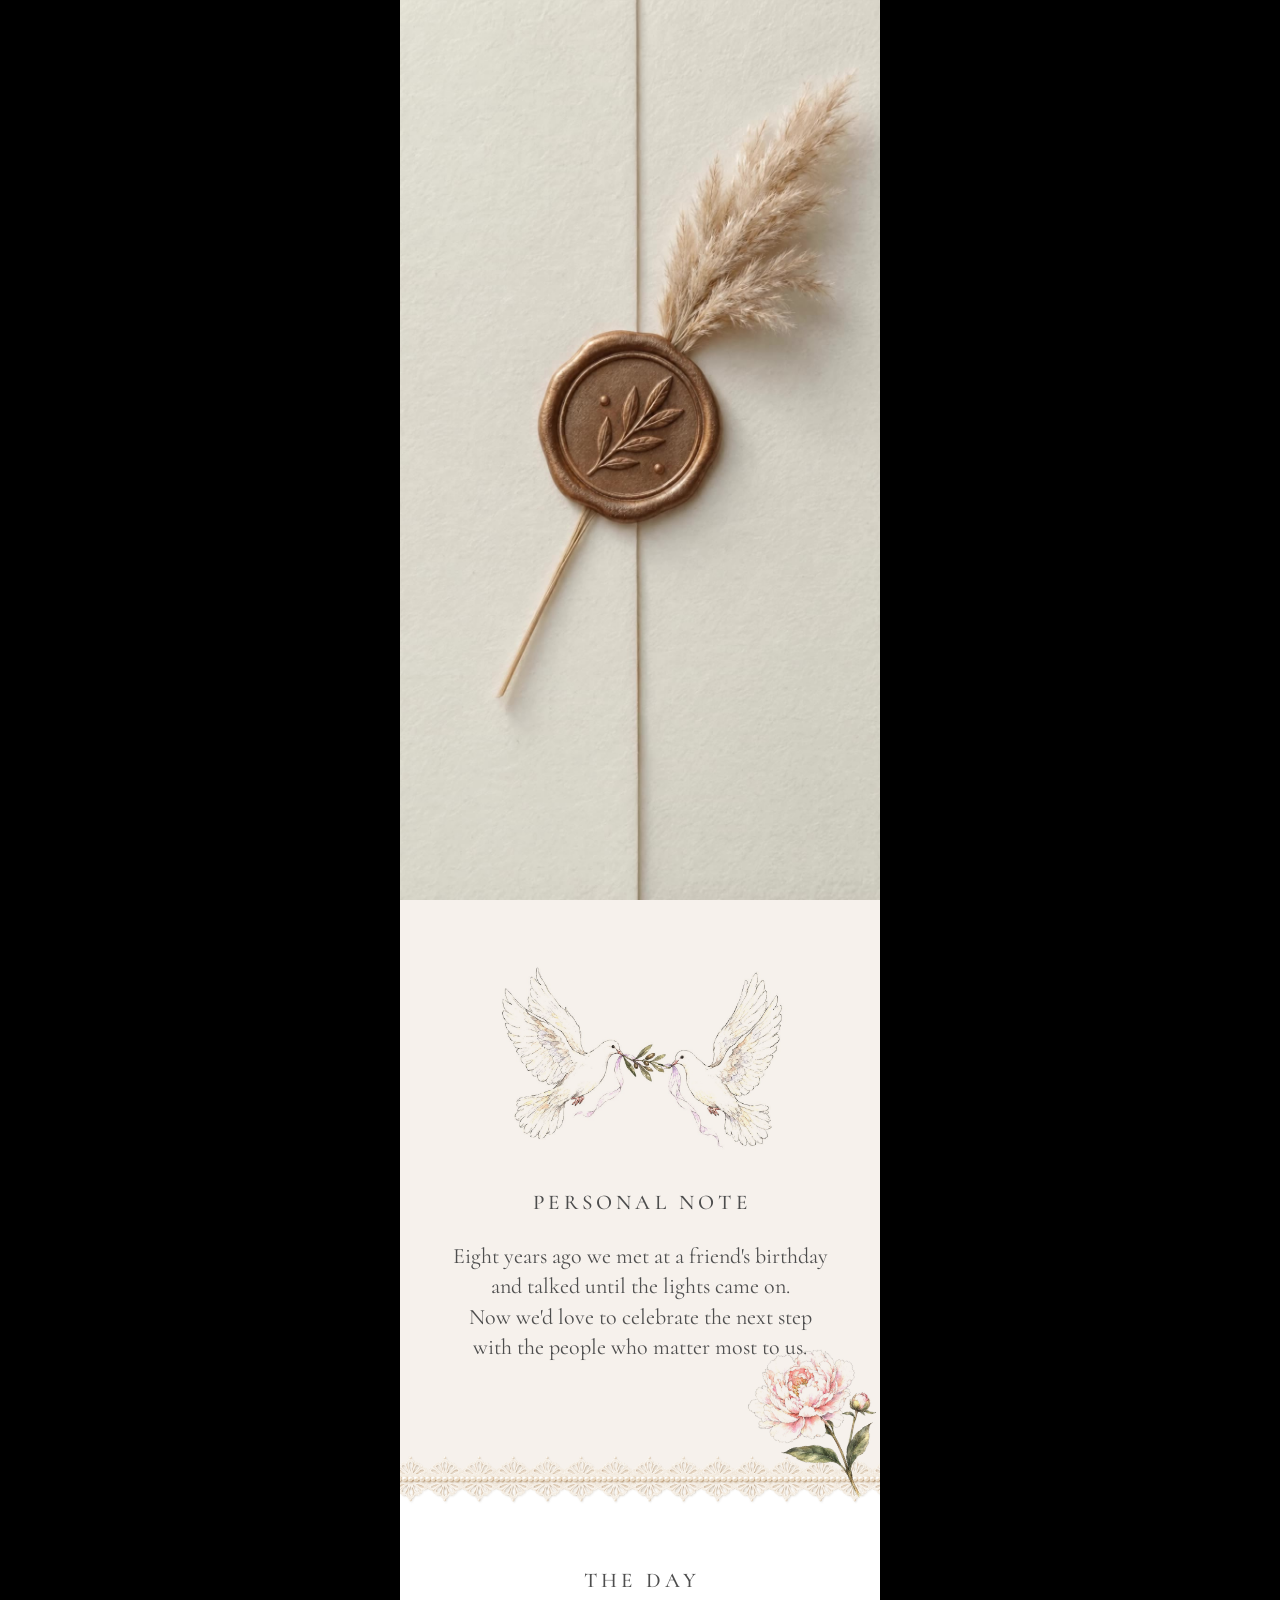
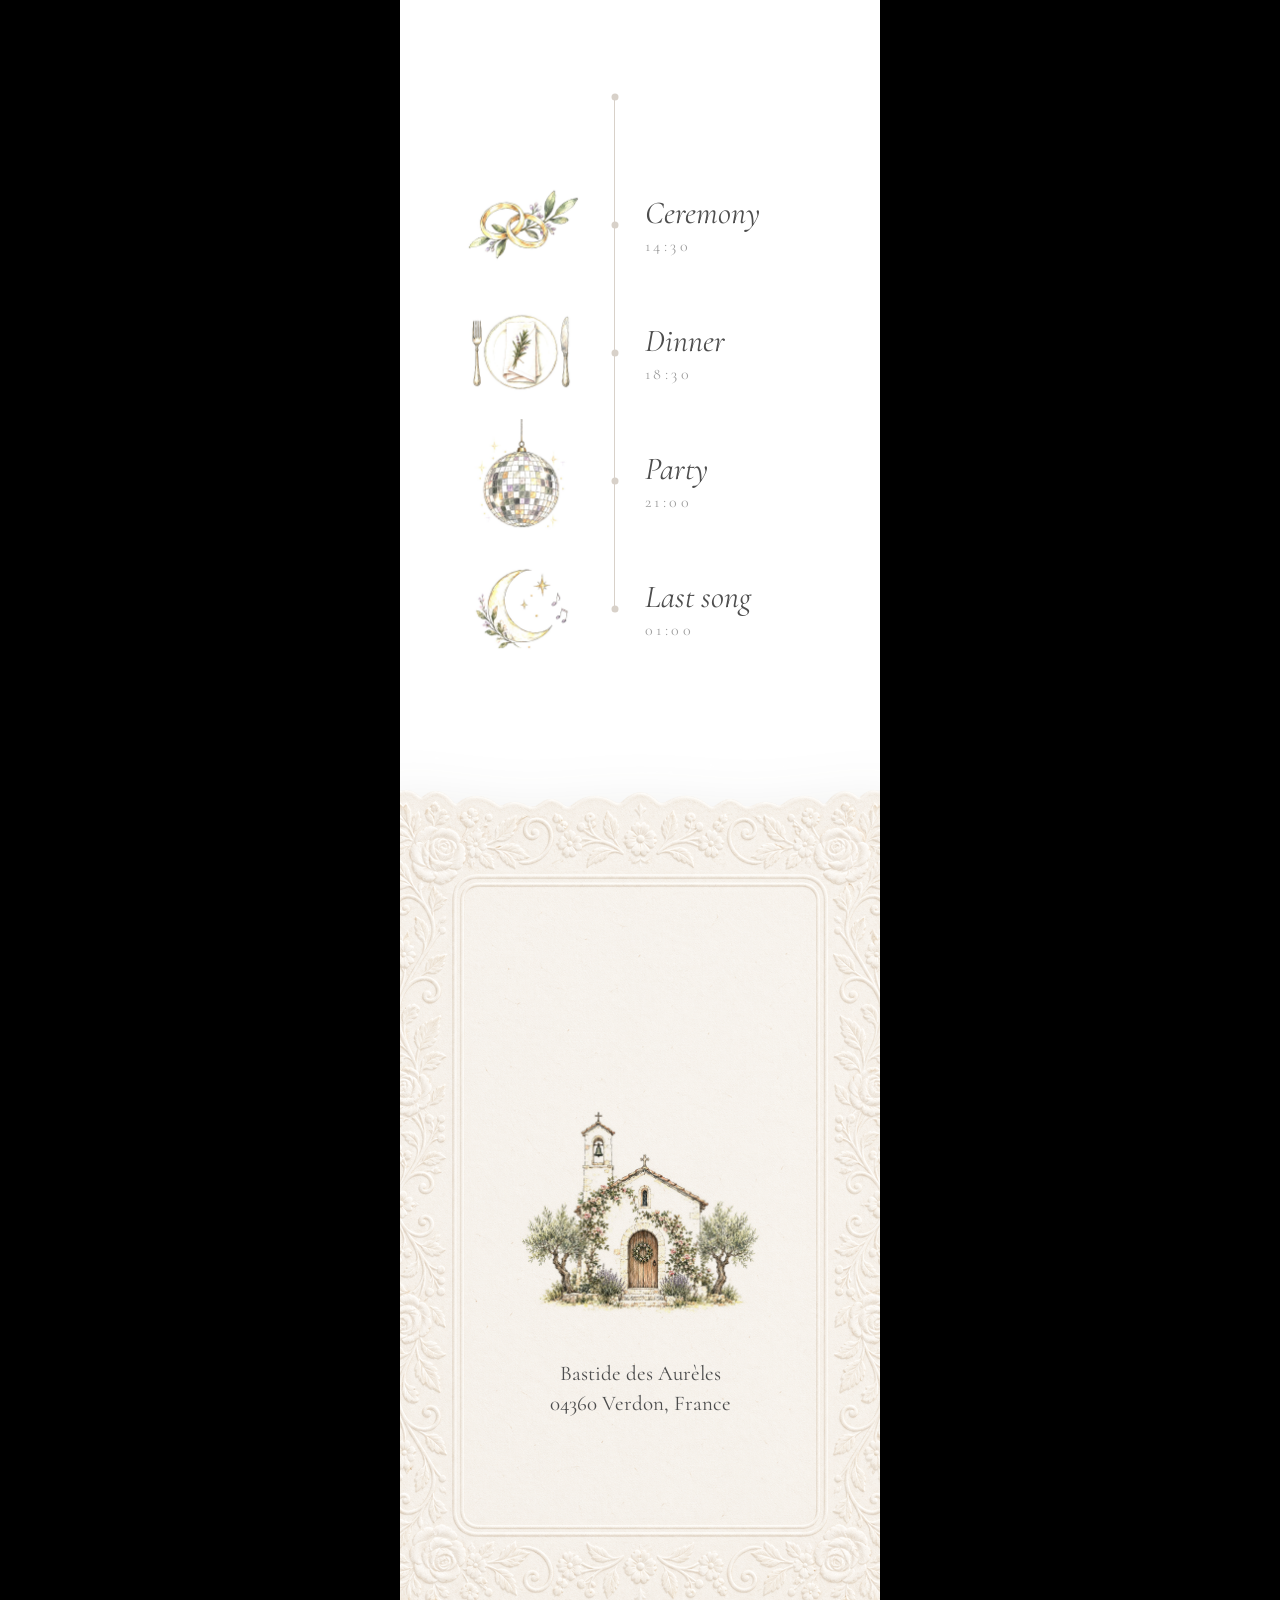
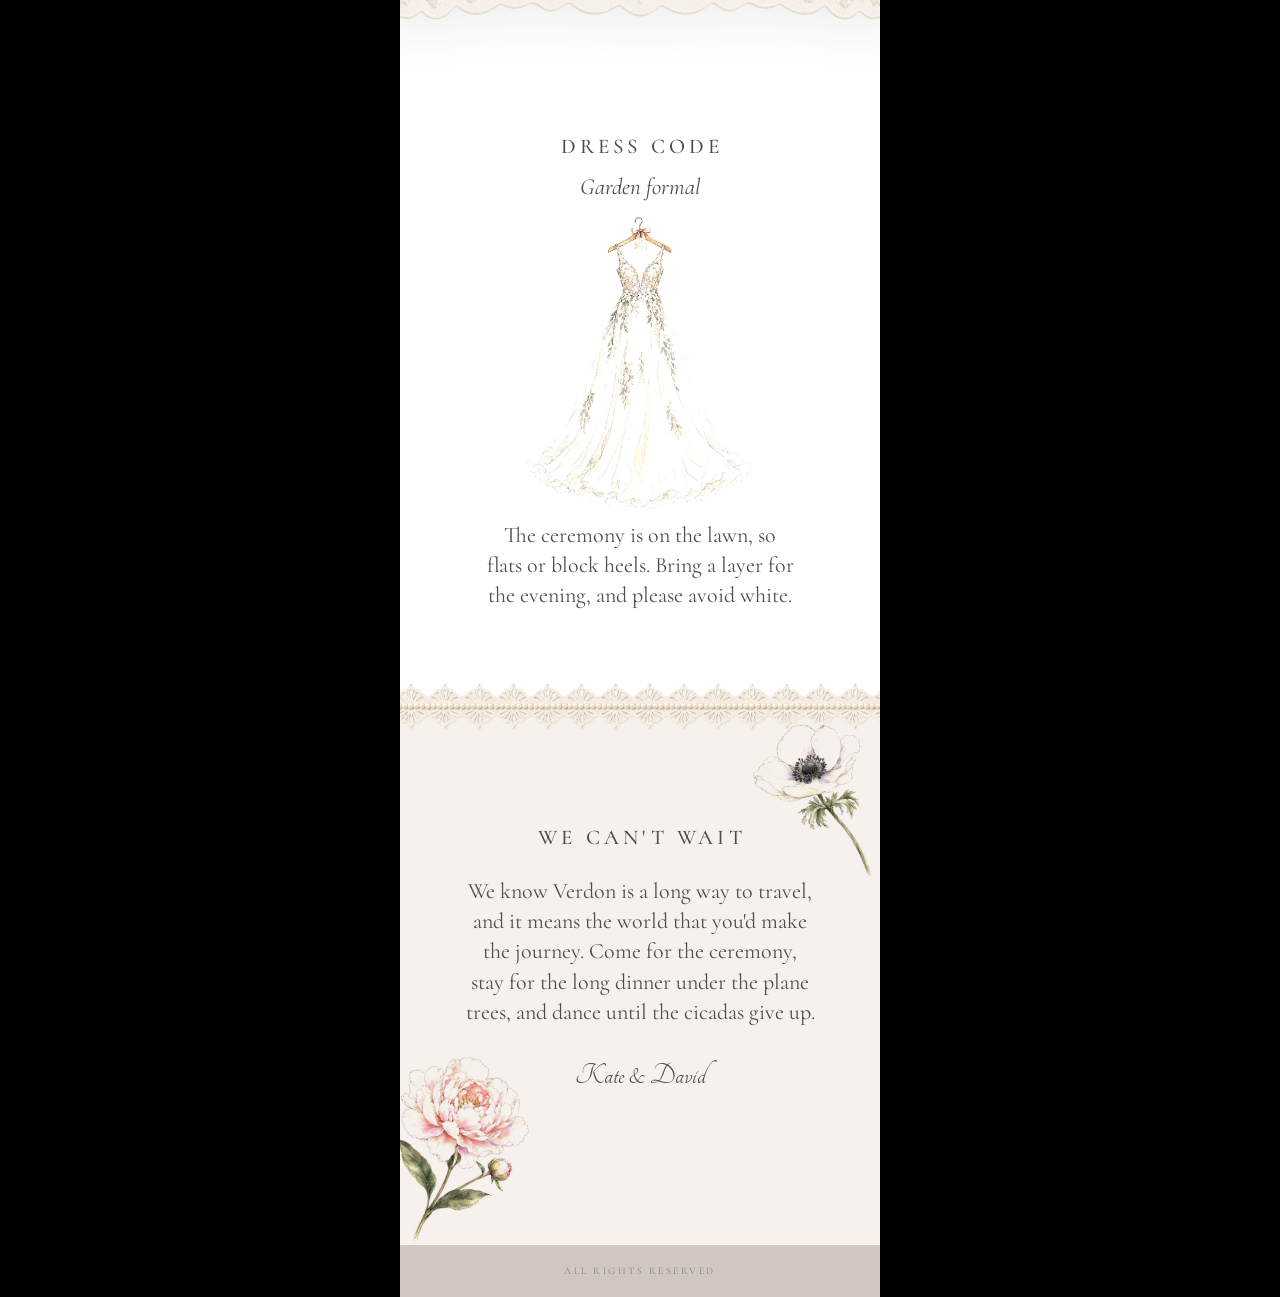
==== index.html @ fd78c2e0 "Add wedding save-the-date invitation site Co-Authored-By: Claude Sonnet 5.5 <noreply@anthropic.com> " ====
<!DOCTYPE html>
<html lang="en">
<head>
<meta charset="utf-8">
<meta name="viewport" content="width=device-width, initial-scale=1, viewport-fit=cover">
<title>Save the Date – Kate &amp; David</title>
<meta name="description" content="Kate &amp; David are getting married. Save the date: 06-06-2026, The Orangery, Verdon.">
<meta name="theme-color" content="#D0C7BE">
<meta property="og:title" content="Save the Date – Kate &amp; David">
<meta property="og:description" content="06-06-2026 · The Orangery, Verdon">
<meta property="og:type" content="website">
<meta property="og:image" content="https://weddinginvite.sitecollab.co.uk/assets/end.jpg">
<link rel="preconnect" href="https://fonts.googleapis.com">
<link rel="preconnect" href="https://fonts.gstatic.com" crossorigin>
<link href="https://fonts.googleapis.com/css2?family=Cormorant:ital,wght@0,300..600;1,300..600&family=Tangerine&display=swap" rel="stylesheet">
<link rel="preload" as="image" href="assets/poster.jpg">
<link rel="stylesheet" href="style.css">
</head>
<body>
<main class="page">

  <!-- 1. Hero -->
  <section class="hero" id="hero">
    <div class="frame">
      <video id="vid" muted playsinline webkit-playsinline preload="auto" autoplay poster="assets/poster.jpg" aria-hidden="true">
        <source src="assets/opening.mp4" type="video/mp4">
      </video>
      <img id="still" class="still" src="assets/end.jpg" alt="" aria-hidden="true">
      <div class="panel">
        <p class="fx sub" style="--d:.15s">Save the Date</p>
        <h1 class="fx names" style="--d:.75s"><span class="n1"><span class="nm">Kate<span class="amp">&amp;</span></span></span><span class="n2"><span class="nm">David</span></span></h1>
        <img class="fx wc house" style="--d:1.45s" src="assets/house.jpg" width="1000" height="664" alt="Watercolour of a cream country house between two round trees">
        <p class="fx sub" style="--d:2.15s">The Orangery, Verdon</p>
        <p class="fx date" style="--d:2.65s">06-06-2026</p>
      </div>
    </div>
    <span class="hint" aria-hidden="true"></span>
  </section>

  <!-- 2. Personal note -->
  <section class="note">
    <img class="rv wc doves" src="assets/doves.jpg" width="1000" height="642" alt="Two white doves flying toward each other with an olive branch" loading="lazy">
    <h2 class="rv h" style="--i:1">Personal note</h2>
    <p class="rv body" style="--i:2">Eight years ago we met at a friend's birthday and talked until the lights came on. Now we'd love to celebrate the next step with the people who matter most to us.</p>
    <img class="rv wc flower peony-r" style="--i:3" src="assets/peony.jpg" width="1000" height="1000" alt="" loading="lazy">
    <div class="ribbon" aria-hidden="true"></div>
  </section>

  <!-- 4. The day -->
  <section class="day">
    <h2 class="rv h">The day</h2>
    <div class="timeline" id="timeline">
      <div class="tl-track"><div class="tl-fill" id="tlFill"></div></div>
      <div class="entry"><span class="dot"></span><div class="ico"><img class="wc" src="assets/gate.jpg" width="1000" height="1000" alt="" loading="lazy"></div><div class="txt"><h3>Arrival</h3><p class="time">14:00</p></div></div>
      <div class="entry"><span class="dot"></span><div class="ico"><img class="wc" src="assets/rings.jpg" width="1000" height="1000" alt="" loading="lazy"></div><div class="txt"><h3>Ceremony</h3><p class="time">14:30</p></div></div>
      <div class="entry"><span class="dot"></span><div class="ico"><img class="wc" src="assets/dinner.jpg" width="1000" height="1000" alt="" loading="lazy"></div><div class="txt"><h3>Dinner</h3><p class="time">18:30</p></div></div>
      <div class="entry"><span class="dot"></span><div class="ico"><img class="wc" src="assets/disco.jpg" width="1000" height="1000" alt="" loading="lazy"></div><div class="txt"><h3>Party</h3><p class="time">21:00</p></div></div>
      <div class="entry"><span class="dot"></span><div class="ico"><img class="wc" src="assets/moon.jpg" width="1000" height="1000" alt="" loading="lazy"></div><div class="txt"><h3>Last song</h3><p class="time">01:00</p></div></div>
    </div>
  </section>

  <!-- 5. Location -->
  <section class="loc">
    <div class="loc-card">
      <img class="rv" style="--ty:34px" src="assets/card.png" width="1000" height="1506" alt="" loading="lazy">
      <div class="loc-in">
        <h2 class="rv h" style="--i:1">Location</h2>
        <p class="rv italic" style="--i:2">The Orangery</p>
        <img class="rv wc chapel" style="--i:3" src="assets/chapel.jpg" width="1000" height="1000" alt="Watercolour of a small white chapel among olive trees" loading="lazy">
        <p class="rv address" style="--i:4">Bastide des Aurèles<br>04360 Verdon, France</p>
      </div>
    </div>
  </section>

  <!-- 6. Dress code -->
  <section class="dress">
    <h2 class="rv h">Dress code</h2>
    <p class="rv italic" style="--i:1">Garden formal</p>
    <img class="rv wc dress-img" style="--i:2" src="assets/dress.jpg" width="1000" height="1000" alt="Watercolour of a long white wedding dress on a hanger" loading="lazy">
    <p class="rv body" style="--i:3">The ceremony is on the lawn, so flats or block heels. Bring a layer for the evening, and please avoid white.</p>
    <div class="ribbon" aria-hidden="true"></div>
  </section>

  <!-- 8. We can't wait -->
  <section class="wait">
    <img class="rv wc flower anemone" src="assets/anemone.jpg" width="1000" height="1000" alt="" loading="lazy">
    <h2 class="rv h" style="--i:1">We can't wait</h2>
    <p class="rv body" style="--i:2">We know Verdon is a long way to travel, and it means the world that you'd make the journey. Come for the ceremony, stay for the long dinner under the plane trees, and dance until the cicadas give up.</p>
    <p class="rv signature" style="--i:3">Kate &amp; David</p>
    <img class="rv wc flower peony-l" style="--i:4" src="assets/peony.jpg" width="1000" height="1000" alt="" loading="lazy">
  </section>

  <!-- 9. Footer -->
  <footer class="foot">All rights reserved</footer>
</main>
<script src="script.js"></script>
</body>
</html>
---- style.css ----
:root{
  --beige:#D0C7BE; --cream:#F6F1EC; --white:#FFFFFF;
  --ink:#4D4D4D; --soft:#A0A0A0; --track:#D8D1C9;
  --ease:cubic-bezier(.22,.61,.36,1); --gut:28px;
}
*{box-sizing:border-box;margin:0;padding:0}
html{-webkit-text-size-adjust:100%;scroll-behavior:auto}
body{background:#000;color:var(--ink);font-family:'Cormorant',Georgia,serif;font-weight:400}
img,video{display:block;max-width:100%}
img{height:auto}
.wc{mix-blend-mode:multiply}

.page{position:relative;max-width:480px;margin:0 auto;overflow-x:clip;background:var(--cream);box-shadow:0 0 70px 14px rgba(0,0,0,.65)}

/* ---------- type ---------- */
.h{font-weight:500;font-size:21px;text-transform:uppercase;letter-spacing:.2em;padding-left:.2em;text-align:center}
.italic{font-style:italic;font-size:23px;text-align:center}
.body{font-size:22px;line-height:1.38;text-align:center;text-wrap:balance}
.address{font-size:21px;line-height:1.4;text-align:center}
.signature{font-family:'Tangerine','Cormorant',cursive;font-size:31px;text-align:center;line-height:1.2}

/* ---------- hero ---------- */
.hero{position:relative;height:100vh;height:100svh;container:hero / size;background:#AE9B8F;overflow:hidden}
.frame{position:absolute;left:50%;top:50%;transform:translate(-50%,-50%);
  width:max(100cqw,100cqh*9/16);height:max(100cqh,100cqw*16/9)}
@container hero (min-aspect-ratio:9/16){
  .frame{width:min(100cqw,100cqh*9/16);height:min(100cqh,100cqw*16/9)}
}
.frame video,.frame .still{position:absolute;inset:0;width:100%;height:100%;object-fit:cover}
.still{opacity:0;transition:opacity .35s var(--ease)}
.still.on{opacity:1}
.panel{position:absolute;left:22%;width:56%;top:18.5%;height:66.5%;
  display:flex;flex-direction:column;align-items:center;justify-content:space-evenly;text-align:center;color:var(--ink)}
.sub{font-style:italic;font-size:clamp(14px,3.6cqh,24px);line-height:1.2}
.names{font-weight:500;text-transform:uppercase;font-size:clamp(22px,4.9cqh,38px);letter-spacing:.2em;line-height:1.05}
.names>span{display:block}
.nm{position:relative;display:inline-block;padding-left:.2em}
.amp{position:absolute;left:100%;top:50%;transform:translateY(-42%);margin-left:.05em;
  font-family:'Tangerine','Cormorant',cursive;font-weight:400;text-transform:none;letter-spacing:0;
  font-size:2.15em;line-height:1;color:var(--soft)}
.house{width:74%;height:auto}
.date{font-size:clamp(11px,2.9cqh,20px);letter-spacing:.22em;padding-left:.22em;text-transform:uppercase}
.fx{opacity:0;transform:translateY(10px);
  transition:opacity 1.4s var(--ease) var(--d,0s),transform 1.4s var(--ease) var(--d,0s)}
.hero.seq .fx{opacity:1;transform:none}
.hint{position:absolute;left:50%;bottom:16px;width:1px;height:34px;background:rgba(77,77,77,.18);overflow:hidden;opacity:0;transition:opacity 1s var(--ease)}
.hint::after{content:"";position:absolute;left:0;top:-14px;width:1px;height:14px;background:var(--ink);animation:hint 2.2s var(--ease) infinite}
.hero.hint-on .hint{opacity:1}
@keyframes hint{0%{transform:translateY(0);opacity:0}25%{opacity:.8}100%{transform:translateY(48px);opacity:0}}

/* ---------- scroll reveal ---------- */
.rv{opacity:0;transform:translateY(var(--ty,22px)) rotate(var(--rot,0deg)) scale(var(--s0,1));
  transition:opacity 1.1s var(--ease) calc(var(--i,0)*.15s),transform 1.1s var(--ease) calc(var(--i,0)*.15s)}
.rv.in{opacity:1;transform:translateY(0) rotate(var(--rot,0deg)) scale(1)}
.flower{--s0:.97;position:absolute;z-index:4;height:auto}

/* ---------- sections ---------- */
section{position:relative}
.note{background:var(--cream);padding:64px var(--gut) 118px}
.doves{width:72%;margin:0 auto 30px}
.note .body{margin-top:26px}
.peony-r{width:170px;right:-26px;bottom:-30px;--rot:-28deg}
.ribbon{position:absolute;z-index:3;left:-30%;width:160%;height:58px;bottom:-29px;pointer-events:none;
  background:url(assets/lace.png) repeat-x center / auto 58px}

.day{background:var(--white);padding:88px var(--gut) 36px}
.timeline{position:relative;margin-top:40px}
.tl-track{position:absolute;left:calc(44% - .5px);top:64px;bottom:64px;width:1px;background:var(--track)}
.tl-fill{position:absolute;left:0;top:0;width:1px;height:0;background:var(--soft)}
.entry{position:relative;height:128px;display:flex;align-items:center}
.ico{width:44%;display:flex;justify-content:center}
.ico img{width:124px;height:124px}
.txt{padding-left:30px}
.txt h3{font-style:italic;font-weight:400;font-size:32px;line-height:1.1}
.time{font-size:16px;letter-spacing:.22em;color:var(--soft);margin-top:6px}
.dot{position:absolute;left:44%;top:50%;width:7px;height:7px;border-radius:50%;background:var(--track);
  transform:translate(-50%,-50%) scale(1);transition:background 1s var(--ease),transform 1s var(--ease);z-index:2}
.entry .ico,.entry .txt{opacity:0;transition:opacity 1.1s var(--ease),transform 1.1s var(--ease)}
.entry .ico{transform:translateX(-14px)}
.entry .txt{transform:translateX(14px);transition-delay:.15s}
.entry.on .ico,.entry.on .txt{opacity:1;transform:none}
.entry.on .dot{background:var(--soft);transform:translate(-50%,-50%) scale(1.5)}

.loc{background:var(--white);padding:48px 0 36px}
.loc-card{position:relative;width:124%;margin-left:-12%}
.loc-card>img{width:100%;filter:drop-shadow(0 10px 28px rgba(60,50,40,.09))}
.loc-in{position:absolute;left:24%;right:24%;top:17%;bottom:15%;display:flex;flex-direction:column;align-items:center;justify-content:center;text-align:center}
.loc-in .italic{margin-top:14px}
.chapel{width:80%;margin:16px auto 18px}

.dress{background:var(--white);padding:44px var(--gut) 96px}
.dress .italic{margin-top:14px}
.dress-img{width:70%;margin:14px auto 8px}

.wait{background:var(--cream);padding:118px var(--gut) 150px}
.anemone{width:180px;right:-40px;top:6px;--rot:-30deg}
.wait .body{margin-top:26px}
.wait .signature{margin-top:30px}
.peony-l{width:200px;left:-50px;bottom:-6px;--rot:22deg}

.foot{background:var(--beige);text-align:center;font-size:10px;letter-spacing:.25em;padding:20px 0;text-transform:uppercase;color:rgba(77,77,77,.55)}

/* ---------- reduced motion ---------- */
.rm *,.rm *::before,.rm *::after{transition:none!important;animation:none!important}
.rm .frame video{display:none}
.rm .still{opacity:1}
.rm .fx{opacity:1;transform:none}
.rm .hint{opacity:1}
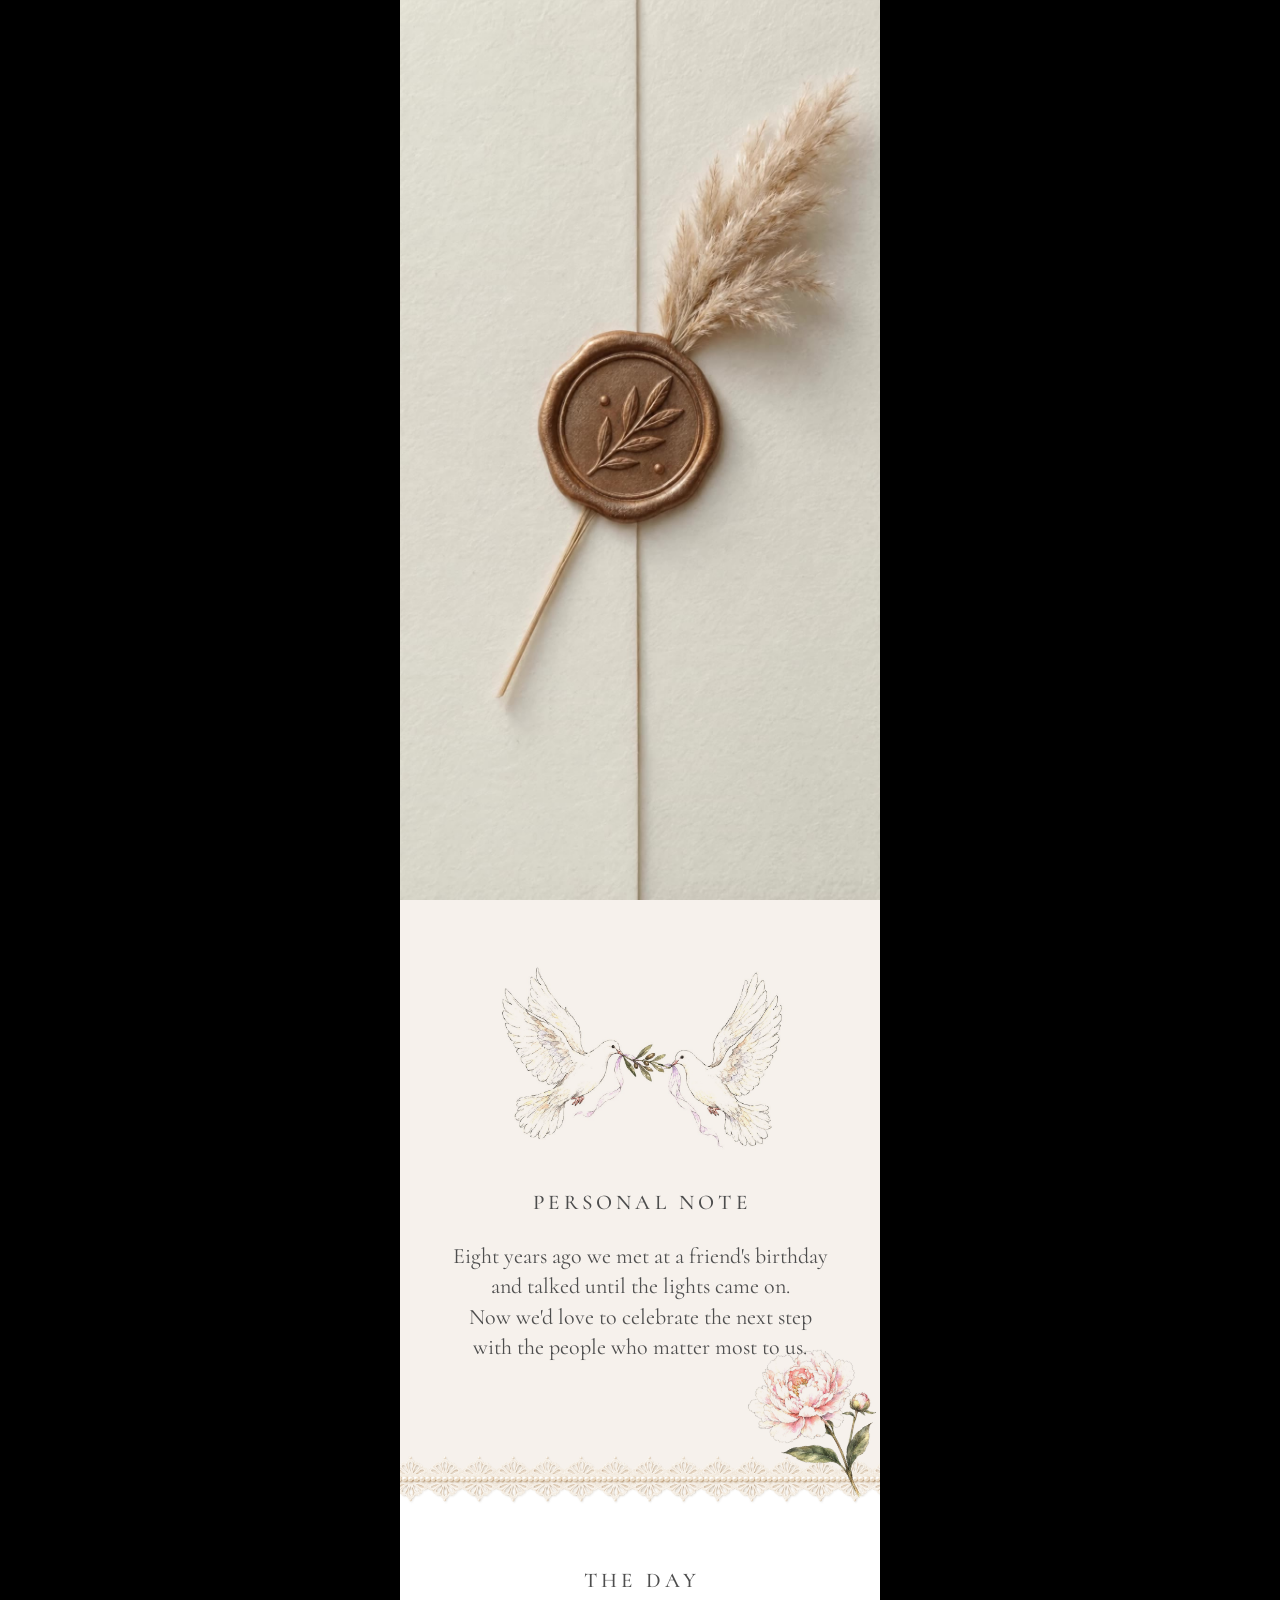
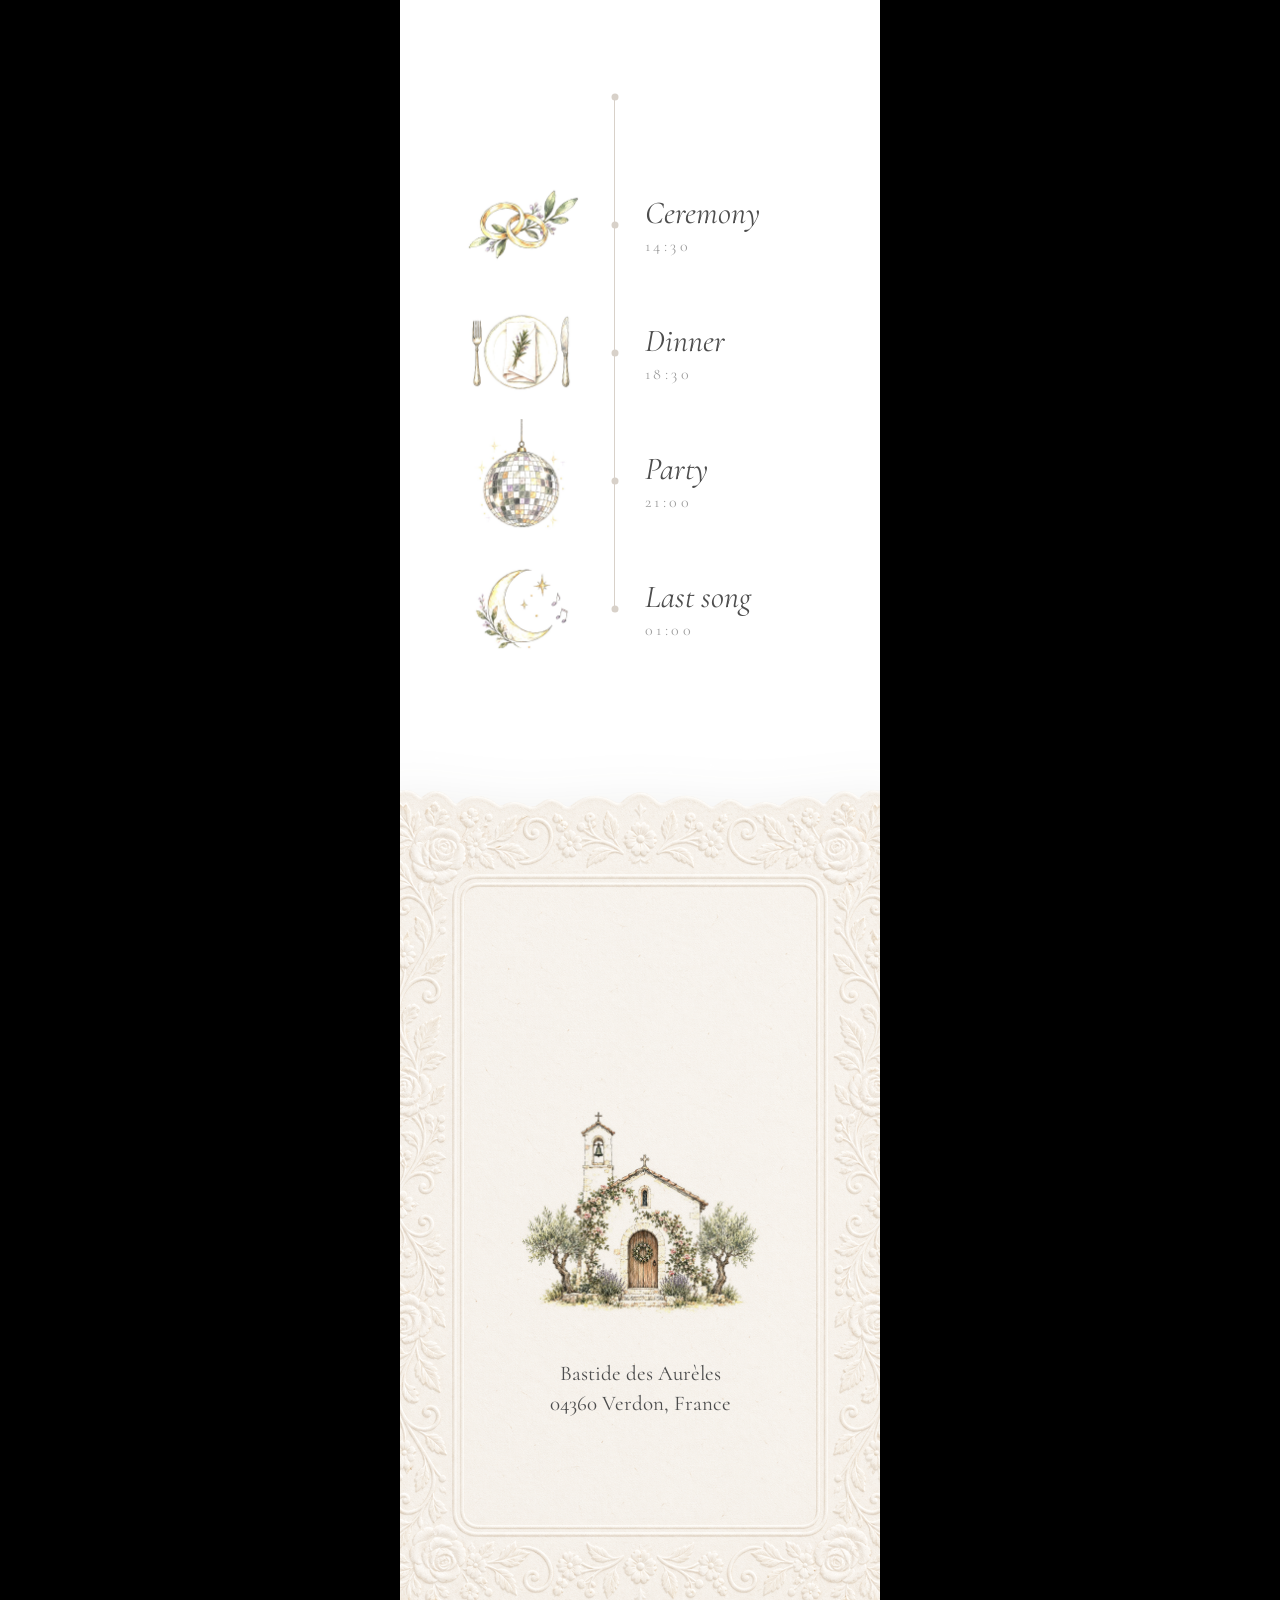
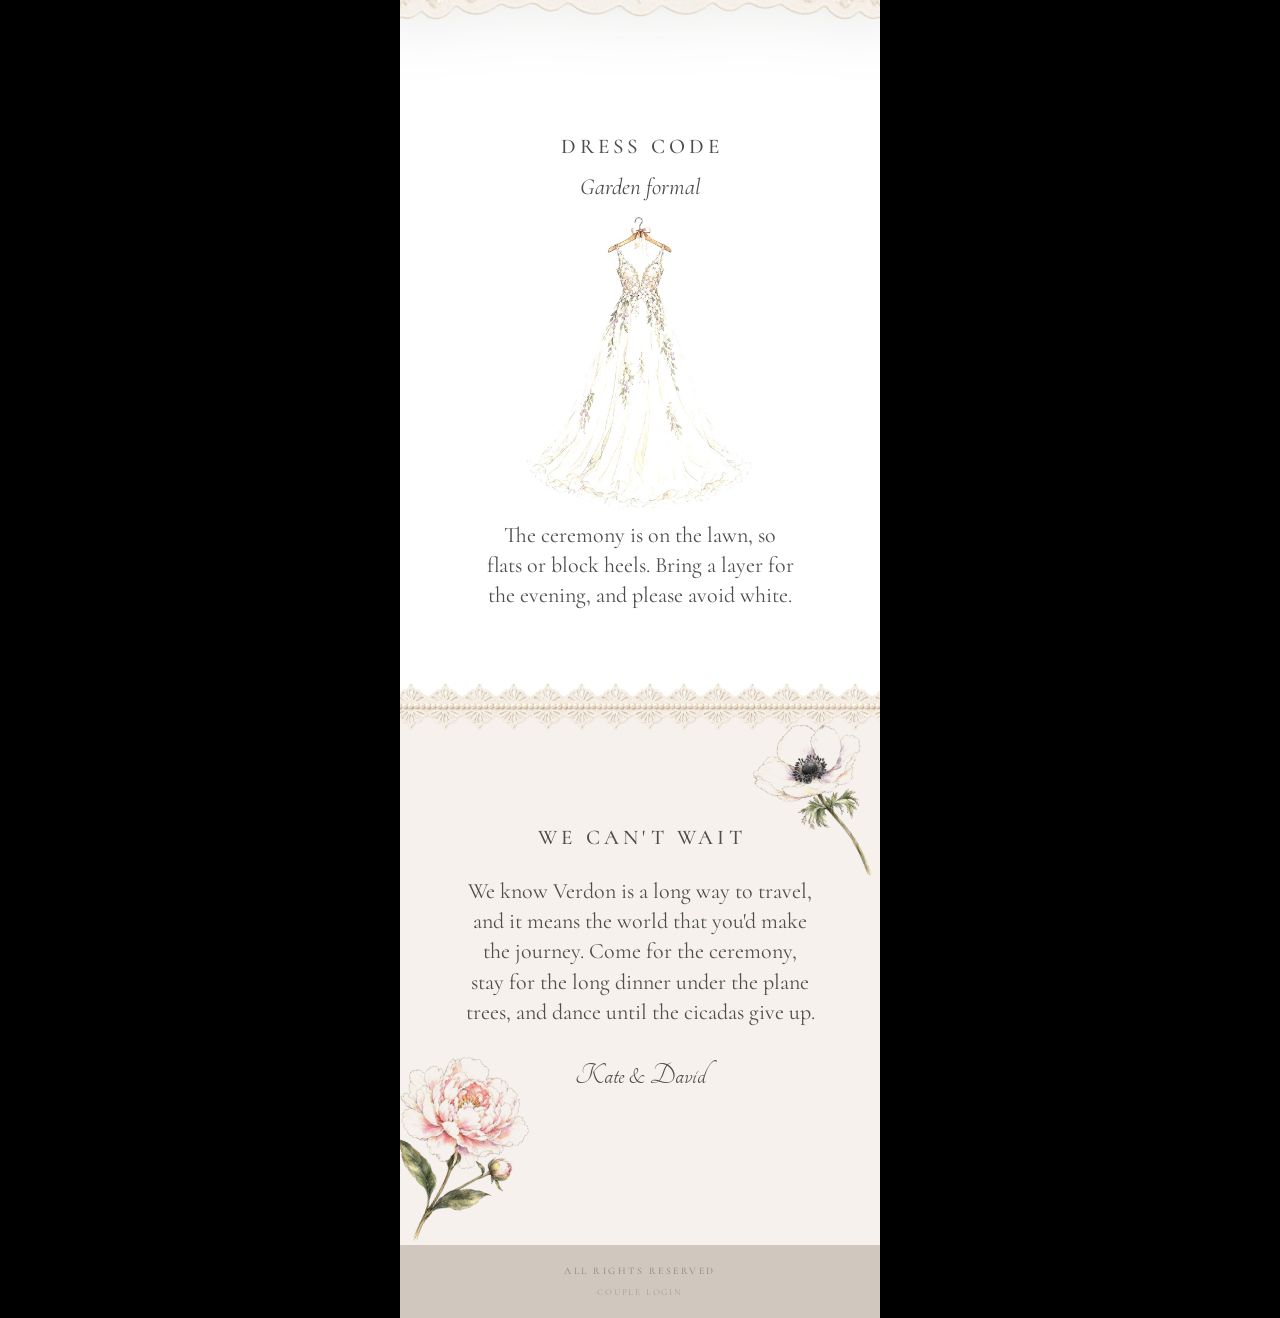
==== commit 9b32bb7e: "Add couple login and guest list admin (Supabase) Co-Authored-By: Claude Sonnet 5.5 <noreply@anthropi" ====
--- a/index.html
+++ b/index.html
@@ -29,7 +29,7 @@
       <div class="panel">
         <p class="fx sub" style="--d:.15s">Save the Date</p>
         <h1 class="fx names" style="--d:.75s"><span class="n1"><span class="nm">Kate<span class="amp">&amp;</span></span></span><span class="n2"><span class="nm">David</span></span></h1>
-        <img class="fx wc house" style="--d:1.45s" src="assets/house.jpg" width="1000" height="664" alt="Watercolour of a cream country house between two round trees">
+        <img class="fx house" style="--d:1.45s" src="assets/house.png" width="800" height="465" alt="Watercolour of a cream country house between two round trees">
         <p class="fx sub" style="--d:2.15s">The Orangery, Verdon</p>
         <p class="fx date" style="--d:2.65s">06-06-2026</p>
       </div>
@@ -91,7 +91,7 @@
   </section>
 
   <!-- 9. Footer -->
-  <footer class="foot">All rights reserved</footer>
+  <footer class="foot">All rights reserved<a class="admin-link" href="admin.html" rel="nofollow">Couple login</a></footer>
 </main>
 <script src="script.js"></script>
 </body>
--- a/style.css
+++ b/style.css
@@ -106,3 +106,6 @@
 .rm .still{opacity:1}
 .rm .fx{opacity:1;transform:none}
 .rm .hint{opacity:1}
+
+.admin-link{display:block;margin-top:10px;font-size:9px;letter-spacing:.2em;color:inherit;opacity:.6;text-decoration:none;text-transform:uppercase}
+.admin-link:hover{opacity:1}
